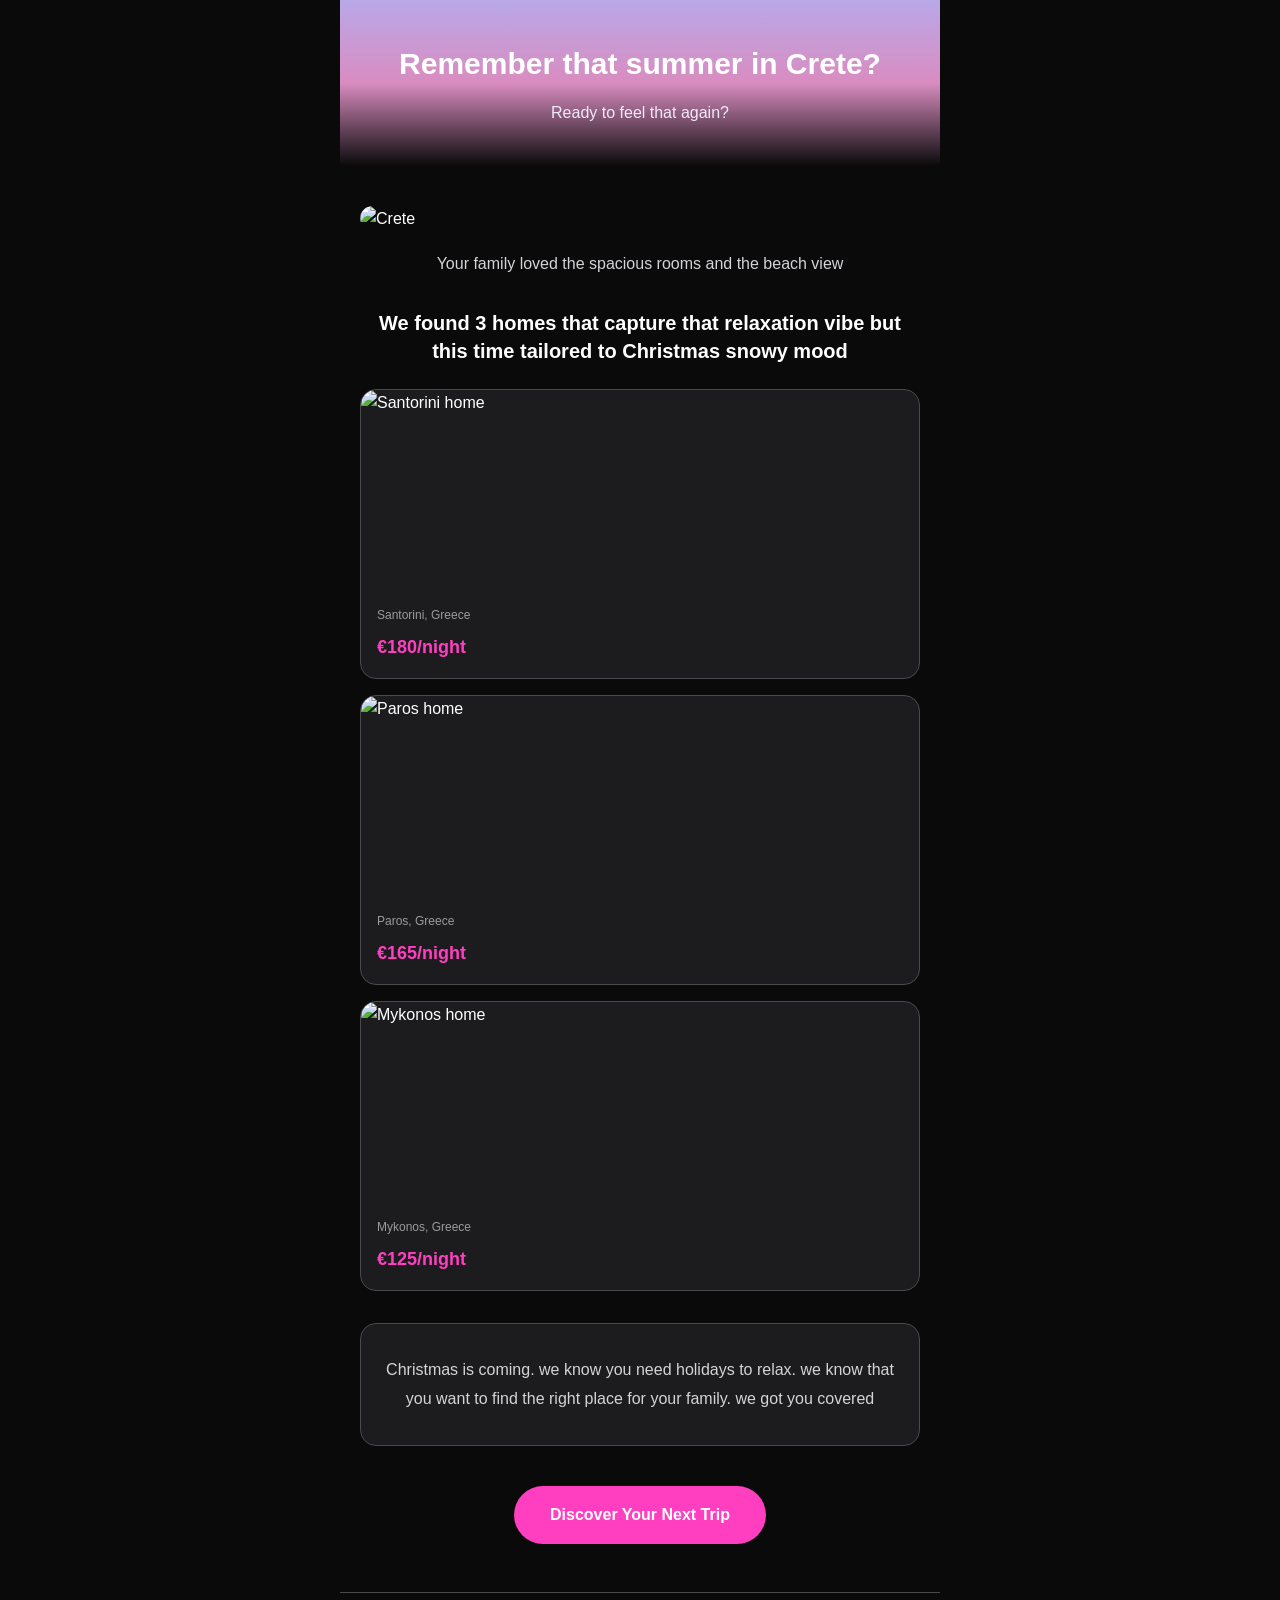
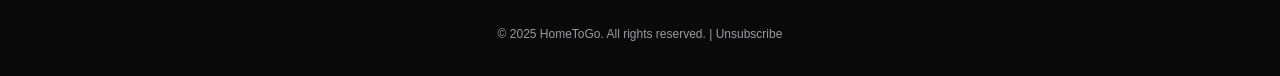
==== email.html @ 54f3d93a "First commit This builds a fully functional HomeToGo Dash prototype with:  Web App — Chat interfac" ====
<!DOCTYPE html>
<html lang="en">
<head>
    <meta charset="UTF-8">
    <meta name="viewport" content="width=device-width, initial-scale=1.0">
    <title>Ready for Your Next Trip?</title>
    <style>
        * {
            margin: 0;
            padding: 0;
            box-sizing: border-box;
        }

        body {
            font-family: -apple-system, BlinkMacSystemFont, 'Segoe UI', Roboto, 'Helvetica Neue', Arial, sans-serif;
            background-color: #0A0A0A;
            color: #FFFFFF;
            line-height: 1.6;
        }

        .container {
            max-width: 600px;
            margin: 0 auto;
            background-color: #0A0A0A;
        }

        .header {
            background: linear-gradient(180deg, #B9A8E8 0%, #D98CC0 50%, #0A0A0A 100%);
            padding: 40px 20px;
            text-align: center;
        }

        .header h1 {
            font-size: 30px;
            font-weight: bold;
            margin-bottom: 12px;
            color: #FFFFFF;
        }

        .header p {
            font-size: 16px;
            color: #F1E9FB;
        }

        .trip-recap {
            padding: 40px 20px 0;
            background-color: #0A0A0A;
        }

        .trip-recap-image {
            width: 100%;
            max-width: 100%;
            height: auto;
            border-radius: 16px;
            margin-bottom: 20px;
            display: block;
        }

        .trip-recap p {
            font-size: 16px;
            color: #D4D4D8;
            margin-bottom: 32px;
            text-align: center;
        }

        .cta-headline {
            padding: 0 24px;
            font-size: 20px;
            font-weight: bold;
            color: #FFFFFF;
            margin-bottom: 24px;
            text-align: center;
            line-height: 1.4;
        }

        .homes-preview {
            padding: 0 20px;
            margin-bottom: 32px;
        }

        .home-preview {
            background-color: #1C1C1E;
            border-radius: 16px;
            overflow: hidden;
            margin-bottom: 16px;
            border: 1px solid #4A4A4C;
        }

        .home-preview-image {
            width: 100%;
            height: 200px;
            object-fit: cover;
            display: block;
        }

        .home-preview-info {
            padding: 16px;
        }

        .home-location {
            font-size: 12px;
            color: #9B9B9F;
            margin-bottom: 8px;
        }

        .home-price {
            font-size: 18px;
            font-weight: bold;
            color: #FF3FC0;
        }

        .motivational {
            padding: 32px 24px;
            text-align: center;
            background-color: #1C1C1E;
            margin: 0 20px 32px;
            border-radius: 16px;
            border: 1px solid #4A4A4C;
        }

        .motivational p {
            font-size: 16px;
            color: #D4D4D8;
            line-height: 1.8;
        }

        .cta-button {
            padding: 8px 20px 48px;
            text-align: center;
        }

        .cta-button a {
            display: inline-block;
            padding: 16px 36px;
            background-color: #FF3FC0;
            color: white;
            text-decoration: none;
            border-radius: 999px;
            font-weight: 600;
            font-size: 16px;
        }

        .footer {
            padding: 32px 20px;
            text-align: center;
            color: #9B9B9F;
            font-size: 12px;
            border-top: 1px solid #4A4A4C;
        }

        .footer a {
            color: #9B9B9F;
            text-decoration: none;
        }

        @media (max-width: 600px) {
            .header h1 {
                font-size: 24px;
            }

            .cta-headline {
                font-size: 18px;
            }

            .container {
                width: 100%;
            }
        }
    </style>
</head>
<body>
    <div class="container">
        <!-- Header -->
        <div class="header">
            <h1>Remember that summer in Crete?</h1>
            <p>Ready to feel that again?</p>
        </div>

        <!-- Trip Recap -->
        <div class="trip-recap">
            <img src="https://images.unsplash.com/photo-1566073771259-6a8506099945?w=600&h=400&fit=crop" alt="Crete" class="trip-recap-image">
            <p>Your family loved the spacious rooms and the beach view</p>
        </div>

        <!-- CTA Headline -->
        <div class="cta-headline">
            We found 3 homes that capture that relaxation vibe but this time tailored to Christmas snowy mood
        </div>

        <!-- Homes Preview -->
        <div class="homes-preview">
            <div class="home-preview">
                <img src="https://images.unsplash.com/photo-1613395877344-13d4a8e0d49e?w=600&h=300&fit=crop" alt="Santorini home" class="home-preview-image">
                <div class="home-preview-info">
                    <div class="home-location">Santorini, Greece</div>
                    <div class="home-price">&euro;180/night</div>
                </div>
            </div>

            <div class="home-preview">
                <img src="https://images.unsplash.com/photo-1570129477492-45a003537e1f?w=600&h=300&fit=crop" alt="Paros home" class="home-preview-image">
                <div class="home-preview-info">
                    <div class="home-location">Paros, Greece</div>
                    <div class="home-price">&euro;165/night</div>
                </div>
            </div>

            <div class="home-preview">
                <img src="https://images.unsplash.com/photo-1533105079780-92b9be482077?w=600&h=300&fit=crop" alt="Mykonos home" class="home-preview-image">
                <div class="home-preview-info">
                    <div class="home-location">Mykonos, Greece</div>
                    <div class="home-price">&euro;125/night</div>
                </div>
            </div>
        </div>

        <!-- Motivational Copy -->
        <div class="motivational">
            <p>Christmas is coming. we know you need holidays to relax. we know that you want to find the right place for your family. we got you covered</p>
        </div>

        <!-- CTA Button -->
        <div class="cta-button">
            <a href="https://alexsyna.github.io/hometogo-dash/?user_id=123&trip_id=xyz">Discover Your Next Trip</a>
        </div>

        <!-- Footer -->
        <div class="footer">
            <p>&copy; 2025 HomeToGo. All rights reserved. | <a href="#">Unsubscribe</a></p>
        </div>
    </div>
</body>
</html>
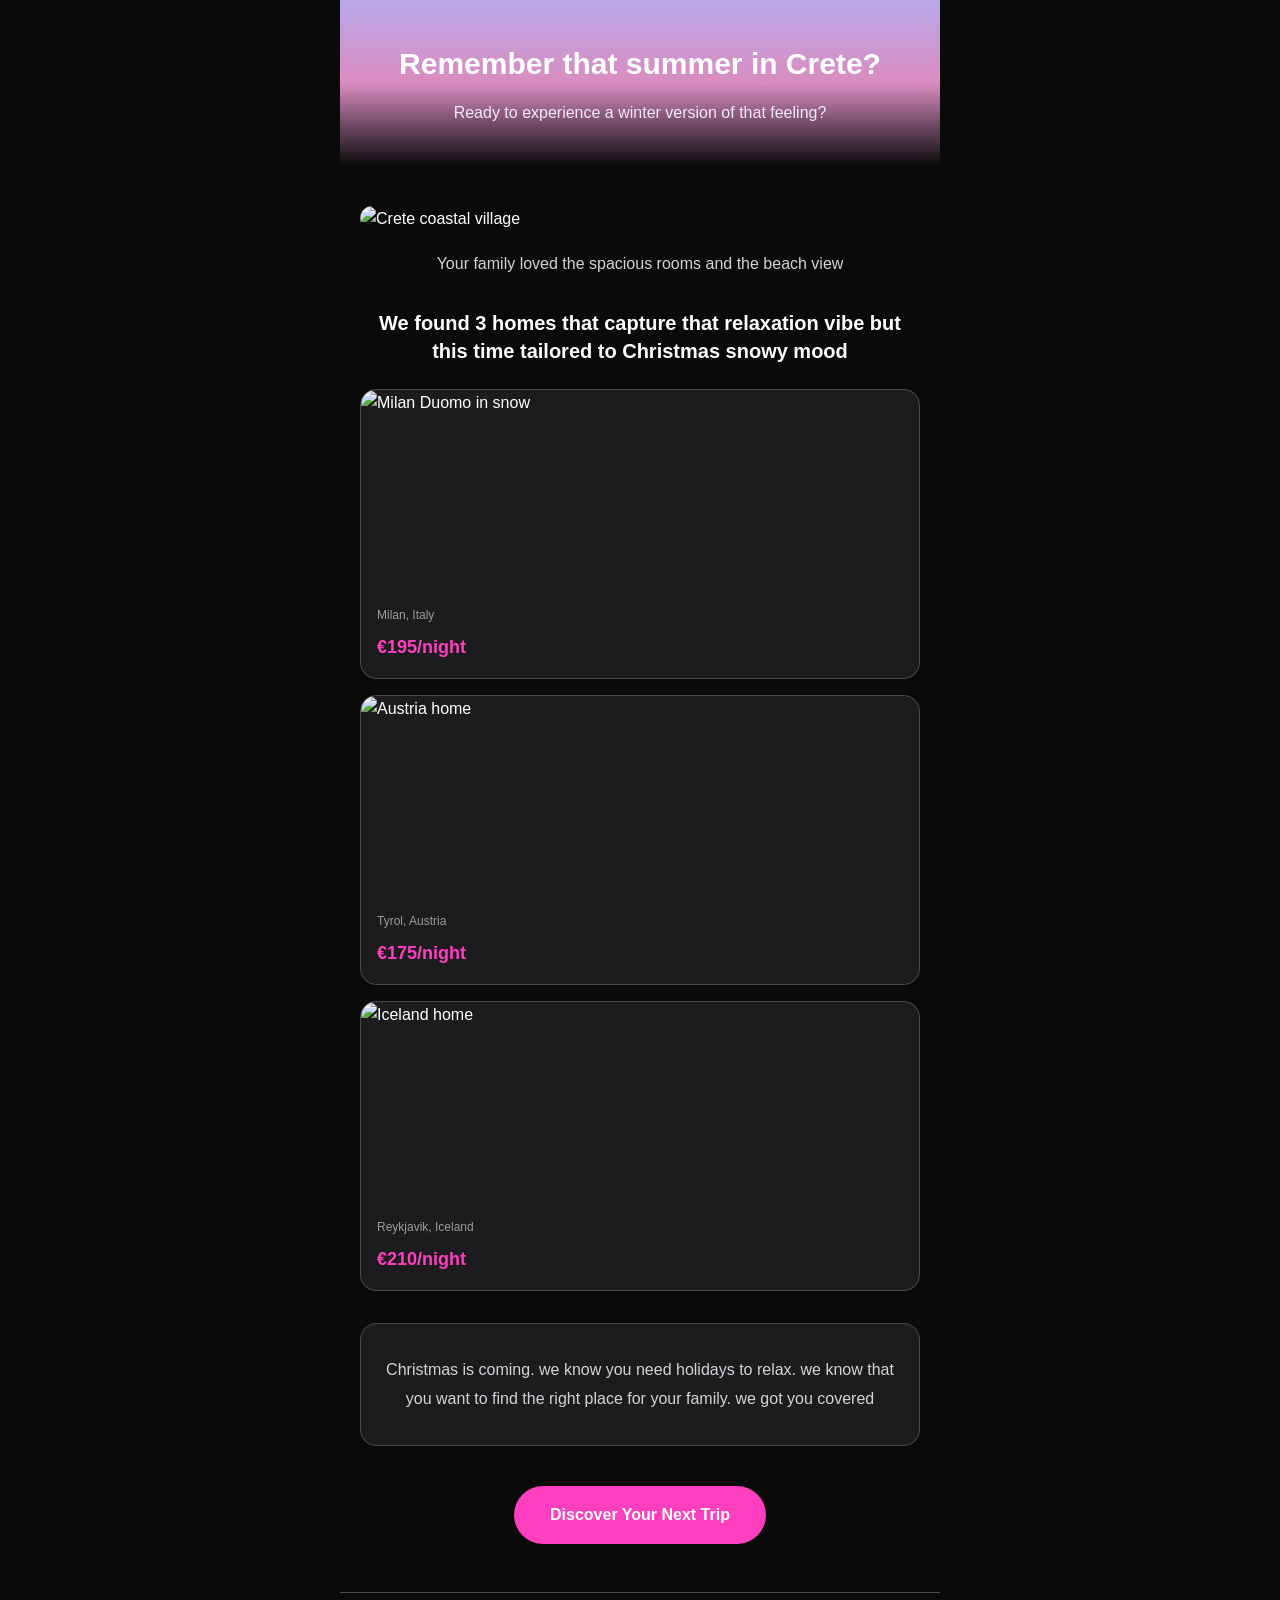
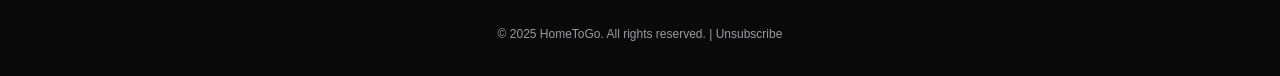
==== commit 573dc51f: "Fixed wording and image issues 1) Nostalgic wording 2) Fixed broken images" ====
--- a/email.html
+++ b/email.html
@@ -173,12 +173,12 @@
         <!-- Header -->
         <div class="header">
             <h1>Remember that summer in Crete?</h1>
-            <p>Ready to feel that again?</p>
+            <p>Ready to experience a winter version of that feeling?</p>
         </div>
 
         <!-- Trip Recap -->
         <div class="trip-recap">
-            <img src="https://images.unsplash.com/photo-1566073771259-6a8506099945?w=600&h=400&fit=crop" alt="Crete" class="trip-recap-image">
+            <img src="images/crete-hero.webp" alt="Crete coastal village" class="trip-recap-image">
             <p>Your family loved the spacious rooms and the beach view</p>
         </div>
 
@@ -190,26 +190,26 @@
         <!-- Homes Preview -->
         <div class="homes-preview">
             <div class="home-preview">
-                <img src="https://images.unsplash.com/photo-1613395877344-13d4a8e0d49e?w=600&h=300&fit=crop" alt="Santorini home" class="home-preview-image">
+                <img src="images/milan-duomo-snow.jpg" alt="Milan Duomo in snow" class="home-preview-image">
                 <div class="home-preview-info">
-                    <div class="home-location">Santorini, Greece</div>
-                    <div class="home-price">&euro;180/night</div>
+                    <div class="home-location">Milan, Italy</div>
+                    <div class="home-price">&euro;195/night</div>
                 </div>
             </div>
 
             <div class="home-preview">
-                <img src="https://images.unsplash.com/photo-1570129477492-45a003537e1f?w=600&h=300&fit=crop" alt="Paros home" class="home-preview-image">
+                <img src="https://images.pexels.com/photos/311066/pexels-photo-311066.jpeg?auto=compress&cs=tinysrgb&w=600&h=300&fit=crop" alt="Austria home" class="home-preview-image">
                 <div class="home-preview-info">
-                    <div class="home-location">Paros, Greece</div>
-                    <div class="home-price">&euro;165/night</div>
+                    <div class="home-location">Tyrol, Austria</div>
+                    <div class="home-price">&euro;175/night</div>
                 </div>
             </div>
 
             <div class="home-preview">
-                <img src="https://images.unsplash.com/photo-1533105079780-92b9be482077?w=600&h=300&fit=crop" alt="Mykonos home" class="home-preview-image">
+                <img src="https://images.pexels.com/photos/28928668/pexels-photo-28928668.jpeg?auto=compress&cs=tinysrgb&w=600&h=300&fit=crop" alt="Iceland home" class="home-preview-image">
                 <div class="home-preview-info">
-                    <div class="home-location">Mykonos, Greece</div>
-                    <div class="home-price">&euro;125/night</div>
+                    <div class="home-location">Reykjavik, Iceland</div>
+                    <div class="home-price">&euro;210/night</div>
                 </div>
             </div>
         </div>
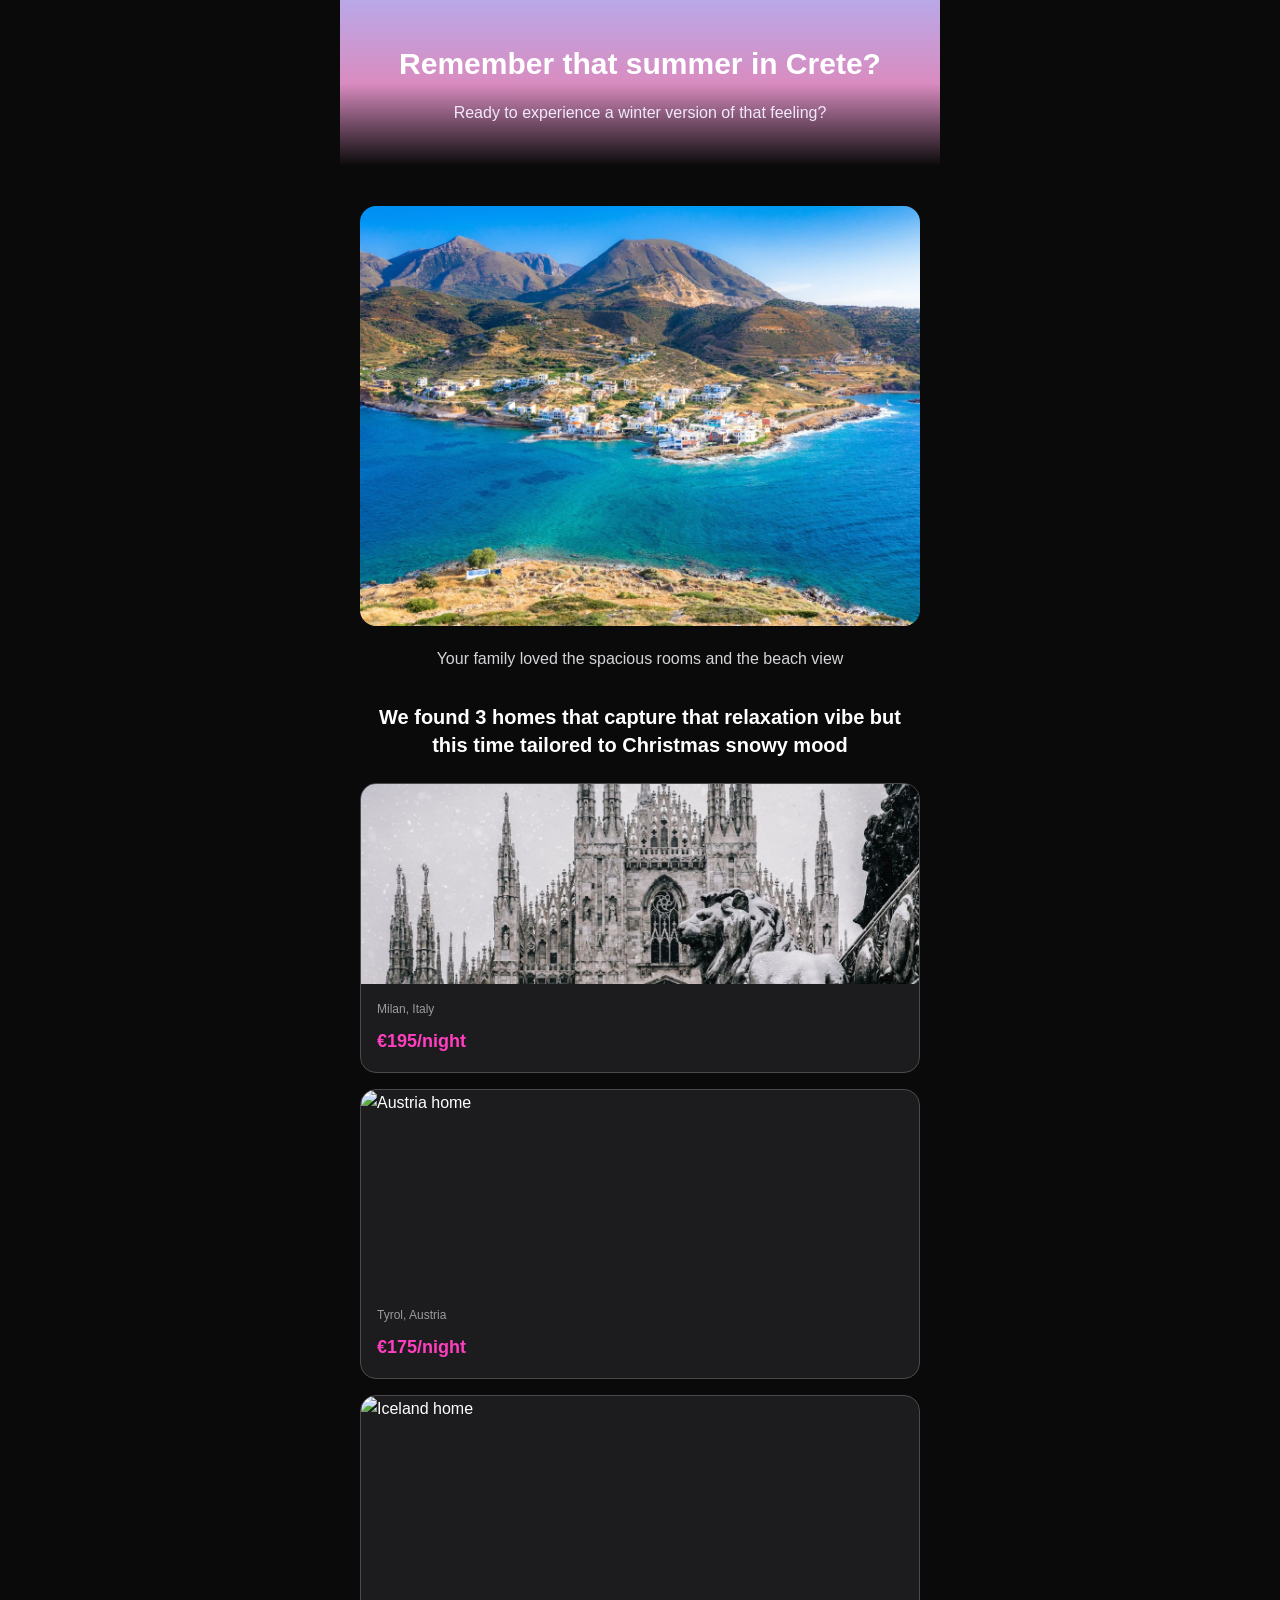
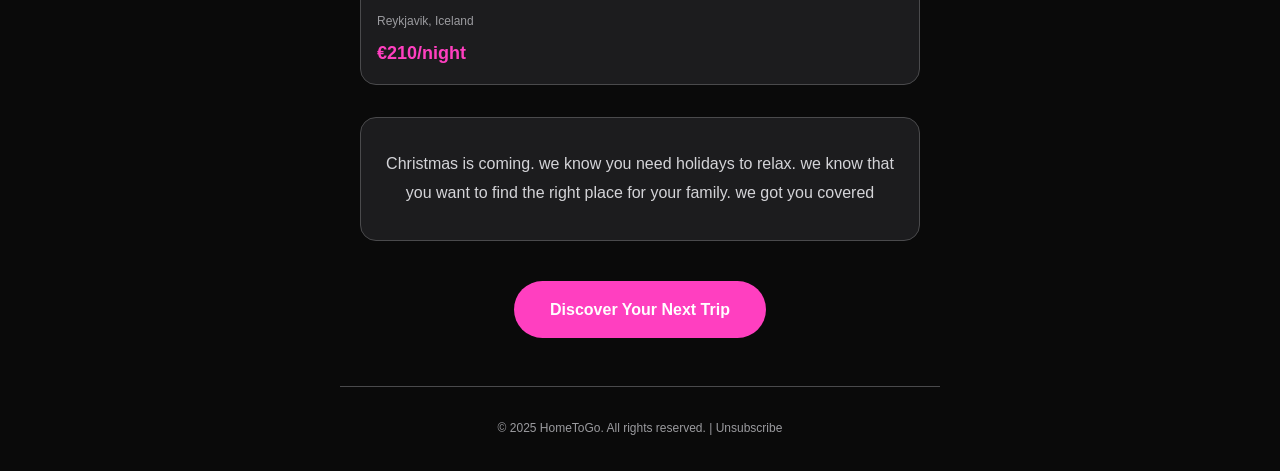
==== commit f2cae301: "Update email.html" ====
--- a/email.html
+++ b/email.html
@@ -178,7 +178,7 @@
 
         <!-- Trip Recap -->
         <div class="trip-recap">
-            <img src="images/crete-hero.webp" alt="Crete coastal village" class="trip-recap-image">
+            <img src="crete-hero.webp" alt="Crete coastal village" class="trip-recap-image">
             <p>Your family loved the spacious rooms and the beach view</p>
         </div>
 
@@ -190,7 +190,7 @@
         <!-- Homes Preview -->
         <div class="homes-preview">
             <div class="home-preview">
-                <img src="images/milan-duomo-snow.jpg" alt="Milan Duomo in snow" class="home-preview-image">
+                <img src="milan-duomo-snow.jpg" alt="Milan Duomo in snow" class="home-preview-image">
                 <div class="home-preview-info">
                     <div class="home-location">Milan, Italy</div>
                     <div class="home-price">&euro;195/night</div>
